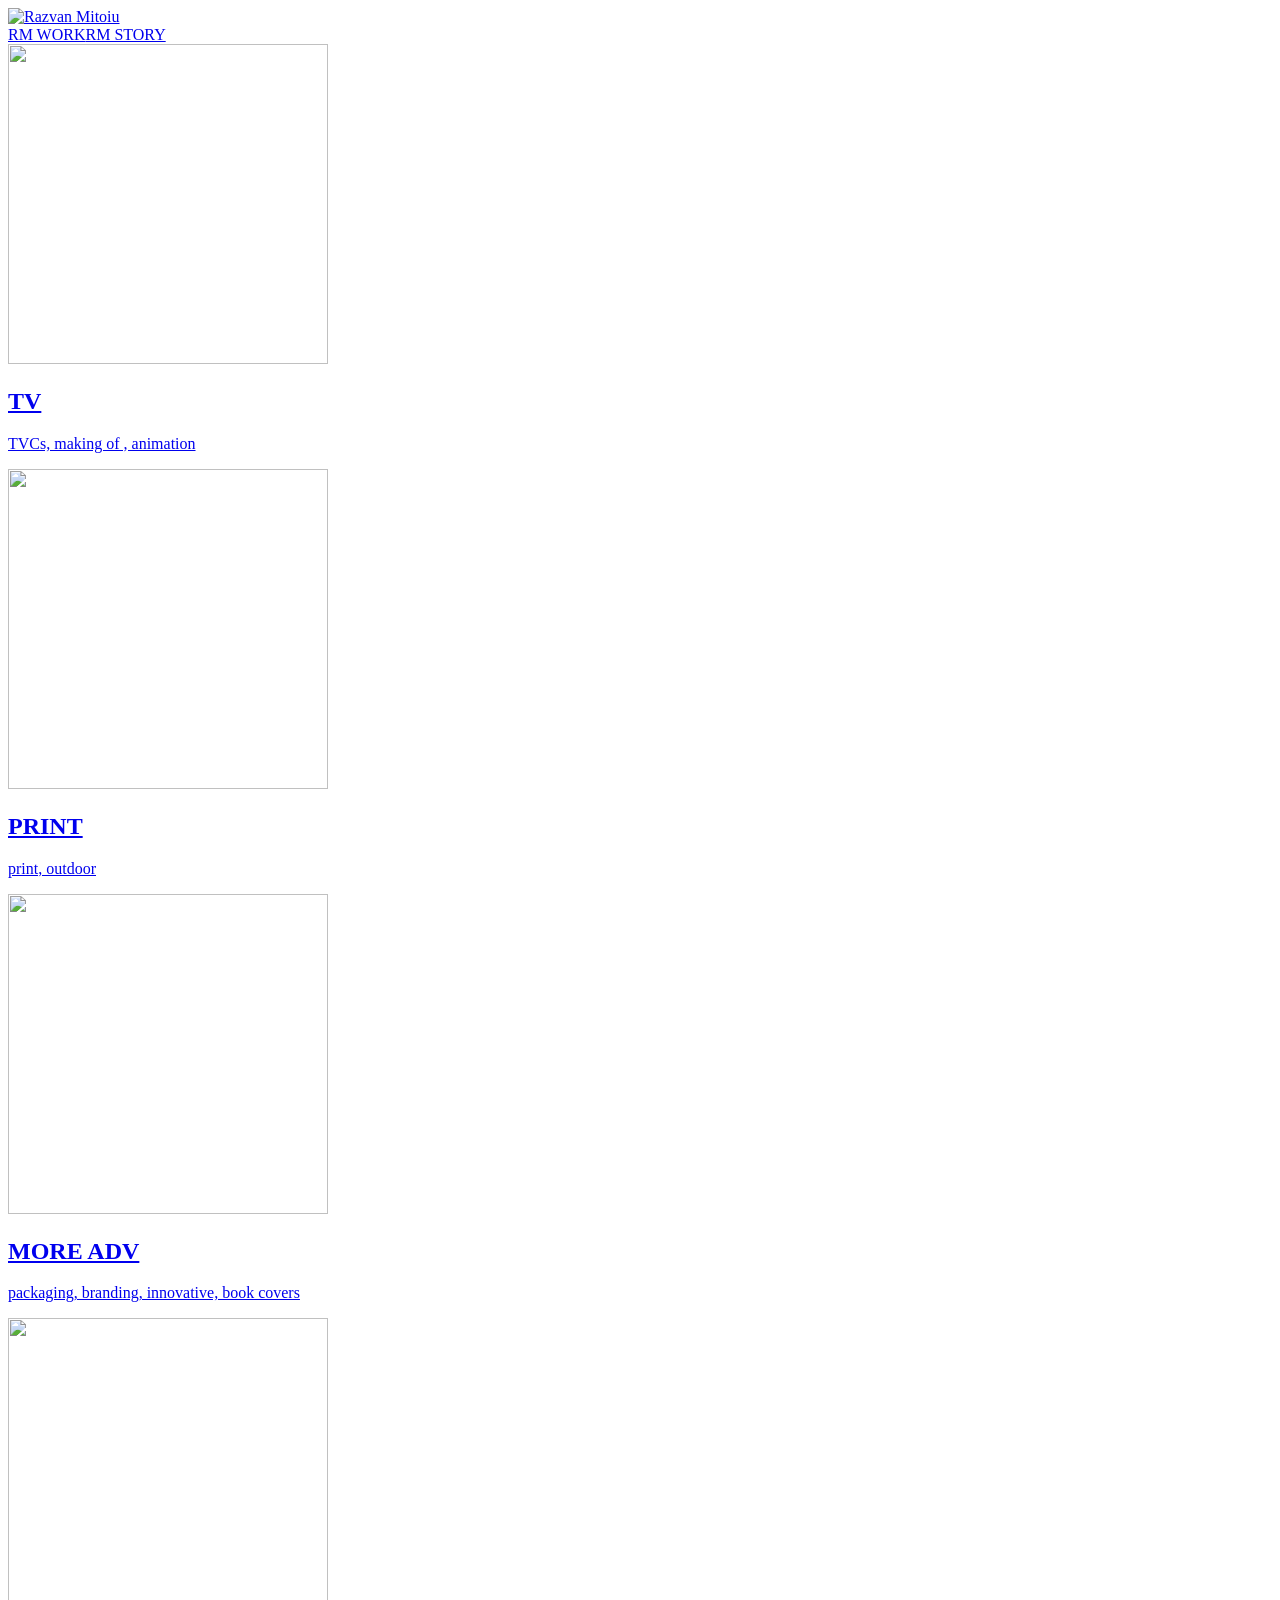
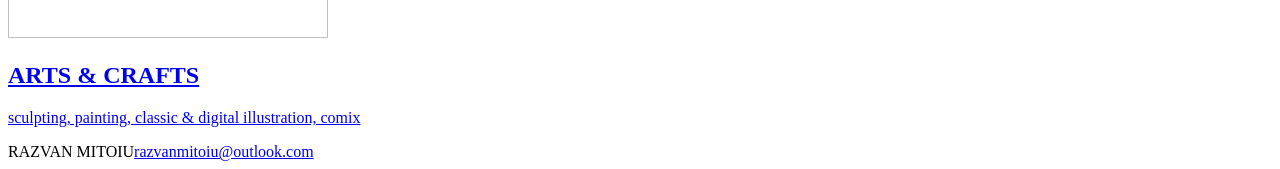
==== index.html @ 2fe768d2 "Recover portfolio home page from ALLYOU" ====
<!doctype html><html lang="en"><head><meta charset="utf-8"><meta name="viewport" content="width=device-width,initial-scale=1"><title>RAZVAN MITOIU</title><meta name="description" content="Creative Director Razvan Mitoiu portfolio: TV, Print, Illustration, Sculpting, Painting, Digital, Comics, Book Covers"><link rel="stylesheet" href="style.css"></head><body><header><a class="brand" href="index.html" aria-label="Razvan Mitoiu — work"><img src="assets/0208_Sbheadcmyk_eyafj5.webp" alt="Razvan Mitoiu" width="920" height="313"></a><nav aria-label="Main navigation"><a href="index.html" aria-current="page">RM WORK</a><a href="1018876/rm-story/" >RM STORY</a></nav></header><main class=""><div class="categories"><a class="category" href="1018845/tv/"><img src="assets/additional_1_tv_p9rocl.webp" alt="" width="320" height="320"><h2>TV</h2><p>TVCs, making of , animation</p></a><a class="category" href="1018852/print/"><img src="assets/additional_2_print2_opmfp2.webp" alt="" width="320" height="320"><h2>PRINT</h2><p>print, outdoor</p></a><a class="category" href="1018868/more-adv/"><img src="assets/additional_3_more_jgqr7f.webp" alt="" width="320" height="320"><h2>MORE ADV</h2><p>packaging, branding, innovative, book covers</p></a><a class="category" href="1026160/arts-amp-crafts/"><img src="assets/additional_4_icofdfdns_z3qdnd.webp" alt="" width="320" height="320"><h2>ARTS &amp; CRAFTS</h2><p>sculpting, painting, classic &amp; digital illustration, comix</p></a></div></main><footer><span>RAZVAN MITOIU</span><a href="mailto:razvanmitoiu@outlook.com">razvanmitoiu@outlook.com</a></footer><dialog aria-label="Artwork viewer"><div class="controls"><button data-prev aria-label="Previous image">←</button><button data-close>Close</button><button data-next aria-label="Next image">→</button></div><img alt=""></dialog><script src="gallery.js" defer></script></body></html>
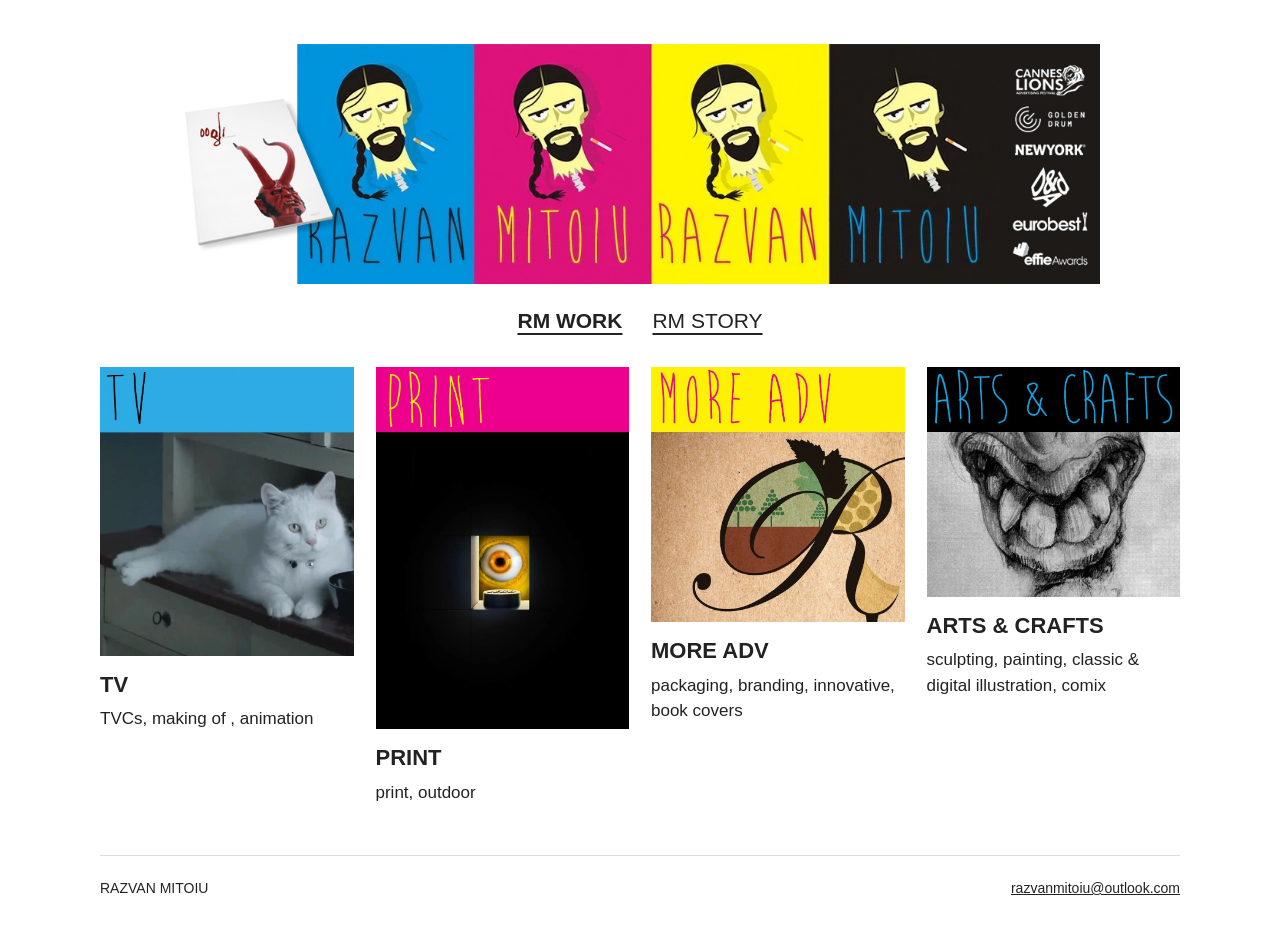
==== commit b704f711: "Use updated portfolio banner" ====
--- a/index.html
+++ b/index.html
@@ -1 +1 @@
-<!doctype html><html lang="en"><head><meta charset="utf-8"><meta name="viewport" content="width=device-width,initial-scale=1"><title>RAZVAN MITOIU</title><meta name="description" content="Creative Director Razvan Mitoiu portfolio: TV, Print, Illustration, Sculpting, Painting, Digital, Comics, Book Covers"><link rel="stylesheet" href="style.css"></head><body><header><a class="brand" href="index.html" aria-label="Razvan Mitoiu — work"><img src="assets/0208_Sbheadcmyk_eyafj5.webp" alt="Razvan Mitoiu" width="920" height="313"></a><nav aria-label="Main navigation"><a href="index.html" aria-current="page">RM WORK</a><a href="1018876/rm-story/" >RM STORY</a></nav></header><main class=""><div class="categories"><a class="category" href="1018845/tv/"><img src="assets/additional_1_tv_p9rocl.webp" alt="" width="320" height="320"><h2>TV</h2><p>TVCs, making of , animation</p></a><a class="category" href="1018852/print/"><img src="assets/additional_2_print2_opmfp2.webp" alt="" width="320" height="320"><h2>PRINT</h2><p>print, outdoor</p></a><a class="category" href="1018868/more-adv/"><img src="assets/additional_3_more_jgqr7f.webp" alt="" width="320" height="320"><h2>MORE ADV</h2><p>packaging, branding, innovative, book covers</p></a><a class="category" href="1026160/arts-amp-crafts/"><img src="assets/additional_4_icofdfdns_z3qdnd.webp" alt="" width="320" height="320"><h2>ARTS &amp; CRAFTS</h2><p>sculpting, painting, classic &amp; digital illustration, comix</p></a></div></main><footer><span>RAZVAN MITOIU</span><a href="mailto:razvanmitoiu@outlook.com">razvanmitoiu@outlook.com</a></footer><dialog aria-label="Artwork viewer"><div class="controls"><button data-prev aria-label="Previous image">←</button><button data-close>Close</button><button data-next aria-label="Next image">→</button></div><img alt=""></dialog><script src="gallery.js" defer></script></body></html>+<!doctype html><html lang="en"><head><meta charset="utf-8"><meta name="viewport" content="width=device-width,initial-scale=1"><title>RAZVAN MITOIU</title><meta name="description" content="Creative Director Razvan Mitoiu portfolio: TV, Print, Illustration, Sculpting, Painting, Digital, Comics, Book Covers"><link rel="stylesheet" href="style.css"></head><body><header><a class="brand" href="index.html" aria-label="Razvan Mitoiu — work"><img src="assets/banner.jpg" alt="Razvan Mitoiu" width="1200" height="313"></a><nav aria-label="Main navigation"><a href="index.html" aria-current="page">RM WORK</a><a href="1018876/rm-story/" >RM STORY</a></nav></header><main class=""><div class="categories"><a class="category" href="1018845/tv/"><img src="assets/additional_1_tv_p9rocl.webp" alt="" width="320" height="320"><h2>TV</h2><p>TVCs, making of , animation</p></a><a class="category" href="1018852/print/"><img src="assets/additional_2_print2_opmfp2.webp" alt="" width="320" height="320"><h2>PRINT</h2><p>print, outdoor</p></a><a class="category" href="1018868/more-adv/"><img src="assets/additional_3_more_jgqr7f.webp" alt="" width="320" height="320"><h2>MORE ADV</h2><p>packaging, branding, innovative, book covers</p></a><a class="category" href="1026160/arts-amp-crafts/"><img src="assets/additional_4_icofdfdns_z3qdnd.webp" alt="" width="320" height="320"><h2>ARTS &amp; CRAFTS</h2><p>sculpting, painting, classic &amp; digital illustration, comix</p></a></div></main><footer><span>RAZVAN MITOIU</span><a href="mailto:razvanmitoiu@outlook.com">razvanmitoiu@outlook.com</a></footer><dialog aria-label="Artwork viewer"><div class="controls"><button data-prev aria-label="Previous image">←</button><button data-close>Close</button><button data-next aria-label="Next image">→</button></div><img alt=""></dialog><script src="gallery.js" defer></script></body></html>
--- a/style.css
+++ b/style.css
@@ -0,0 +1,2 @@
+*{box-sizing:border-box}html{color:#222;background:white;font-family:Arial,Helvetica,sans-serif}body{margin:0}a{color:inherit}header,main,footer{width:min(1080px,calc(100% - 48px));margin:auto}header{padding:44px 0 34px}.brand{display:block;width:min(920px,100%);margin:0 auto}.brand img{display:block;width:100%;height:auto}nav{display:flex;justify-content:center;gap:30px;padding-top:25px;font-size:21px}nav a{text-underline-offset:5px}nav a[aria-current]{font-weight:700}main{padding-bottom:50px}.section-title{font-size:30px;margin:12px 0 30px}h1,h2,h3,h4{font-size:23px;line-height:1.3;margin:32px 0 16px}p,li{font-size:17px;line-height:1.65}.categories{display:grid;grid-template-columns:repeat(4,minmax(0,1fr));gap:22px}.category{text-decoration:none}.category img{width:100%;height:auto;display:block}.category h2{font-size:22px;margin:15px 0 7px}.category p{margin:0;font-size:17px;line-height:1.5}.category:hover h2{text-decoration:underline}.gallery{columns:3;column-gap:22px}.gallery figure{break-inside:avoid;margin:0 0 24px;display:inline-block;width:100%}figure{margin:0 0 25px}.artwork{display:block}.artwork img{width:100%;height:auto;display:block}.caption{font-size:14px;margin:8px 0 0;line-height:1.5}.video{aspect-ratio:16/9;margin:20px 0 32px}.video iframe{width:100%;height:100%;border:0}.video-unavailable{padding:28px;background:#f2f2f2;margin:20px 0;min-height:130px}.video-unavailable p{margin-top:0}.story{max-width:780px;margin:auto}.story p{margin:0 0 20px}footer{padding:24px 0 35px;border-top:1px solid #ddd;font-size:14px;display:flex;justify-content:space-between;gap:15px;flex-wrap:wrap}dialog{border:0;padding:12px;background:#fff;max-width:96vw;max-height:96vh}dialog::backdrop{background:#000d}dialog img{display:block;max-width:90vw;max-height:82vh;object-fit:contain}dialog button{font:inherit;padding:8px 16px;cursor:pointer;background:#fff;border:1px solid #aaa}dialog .controls{display:flex;justify-content:space-between;gap:10px;margin-bottom:10px}a:focus-visible,button:focus-visible{outline:3px solid #008bbd;outline-offset:5px}@media(max-width:760px){header,main,footer{width:calc(100% - 32px)}header{padding:24px 0}.categories{grid-template-columns:repeat(2,minmax(0,1fr))}.gallery{columns:2}nav{font-size:19px;gap:25px}.section-title{font-size:25px}}@media(max-width:440px){.gallery{columns:1}.category h2{font-size:19px}.category p{font-size:15px}nav{padding-top:20px}}
+.tv-grid{display:grid;grid-template-columns:repeat(3,minmax(0,1fr));gap:32px}.tv-card{min-width:0}.tv-card h2{text-align:center;font-size:14px;font-weight:500;line-height:1.5;margin:10px 0 0;min-height:3em}.tv-card .video{margin:0;background:#111}.tv-card video,.tv-card iframe{display:block}@media(max-width:900px){.tv-grid{grid-template-columns:repeat(2,minmax(0,1fr))}}@media(max-width:560px){.tv-grid{grid-template-columns:1fr}.tv-card h2{min-height:0}}.video-thumb{display:block;position:relative;aspect-ratio:16/9;background:#111;overflow:hidden}.video-thumb img{display:block;width:100%;height:100%;object-fit:cover;transition:transform .25s}.video-thumb:hover img{transform:scale(1.025)}.play-icon{position:absolute;left:50%;top:50%;transform:translate(-50%,-50%);display:grid;place-items:center;width:48px;height:48px;border:1px solid #ffffffb0;border-radius:50%;color:white;background:#0006;font-size:16px;padding-left:3px}.video-modal{width:min(1120px,94vw);max-width:94vw;padding:0;overflow:visible;background:transparent;color:#fff}.video-modal::backdrop{background:#000e}.video-modal .modal-top{display:flex;align-items:center;justify-content:space-between;gap:20px;margin-bottom:12px}.video-modal .modal-title{font:400 14px/1.5 Arial;margin:0}.video-modal .modal-close{border:0;background:transparent;color:white;font-size:28px;padding:0 4px;line-height:1;cursor:pointer}.modal-player{width:100%;aspect-ratio:16/9;background:#000}.modal-player iframe,.modal-player video{width:100%;height:100%;display:block;border:0}html.video-open{overflow:hidden}@media(prefers-reduced-motion:reduce){.video-thumb img{transition:none}}
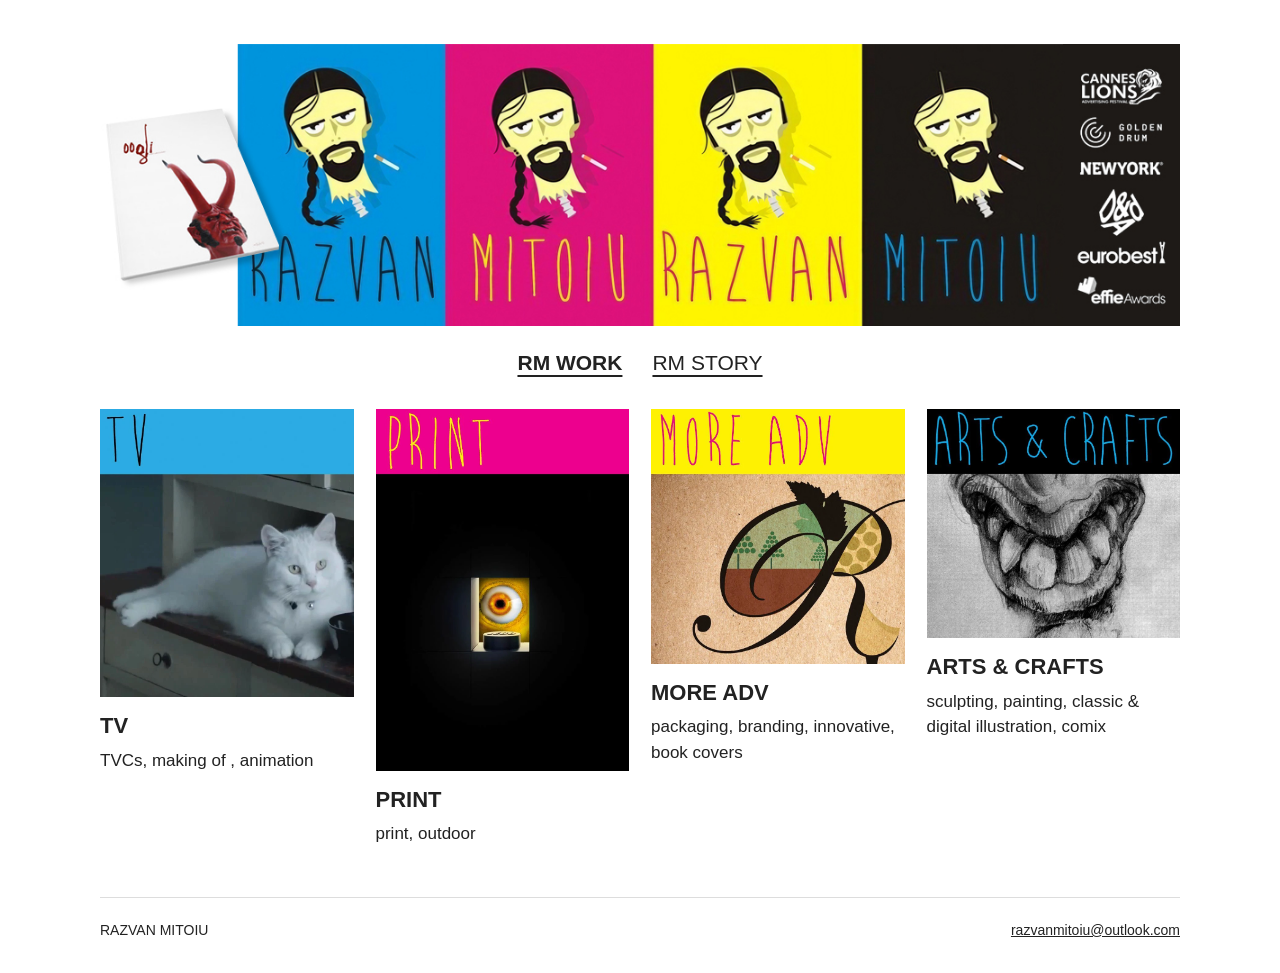
==== commit a0c00de1: "Refresh homepage styles for aligned banner" ====
--- a/index.html
+++ b/index.html
@@ -1 +1 @@
-<!doctype html><html lang="en"><head><meta charset="utf-8"><meta name="viewport" content="width=device-width,initial-scale=1"><title>RAZVAN MITOIU</title><meta name="description" content="Creative Director Razvan Mitoiu portfolio: TV, Print, Illustration, Sculpting, Painting, Digital, Comics, Book Covers"><link rel="stylesheet" href="style.css"></head><body><header><a class="brand" href="index.html" aria-label="Razvan Mitoiu — work"><img src="assets/banner.jpg" alt="Razvan Mitoiu" width="1200" height="313"></a><nav aria-label="Main navigation"><a href="index.html" aria-current="page">RM WORK</a><a href="1018876/rm-story/" >RM STORY</a></nav></header><main class=""><div class="categories"><a class="category" href="1018845/tv/"><img src="assets/additional_1_tv_p9rocl.webp" alt="" width="320" height="320"><h2>TV</h2><p>TVCs, making of , animation</p></a><a class="category" href="1018852/print/"><img src="assets/additional_2_print2_opmfp2.webp" alt="" width="320" height="320"><h2>PRINT</h2><p>print, outdoor</p></a><a class="category" href="1018868/more-adv/"><img src="assets/additional_3_more_jgqr7f.webp" alt="" width="320" height="320"><h2>MORE ADV</h2><p>packaging, branding, innovative, book covers</p></a><a class="category" href="1026160/arts-amp-crafts/"><img src="assets/additional_4_icofdfdns_z3qdnd.webp" alt="" width="320" height="320"><h2>ARTS &amp; CRAFTS</h2><p>sculpting, painting, classic &amp; digital illustration, comix</p></a></div></main><footer><span>RAZVAN MITOIU</span><a href="mailto:razvanmitoiu@outlook.com">razvanmitoiu@outlook.com</a></footer><dialog aria-label="Artwork viewer"><div class="controls"><button data-prev aria-label="Previous image">←</button><button data-close>Close</button><button data-next aria-label="Next image">→</button></div><img alt=""></dialog><script src="gallery.js" defer></script></body></html>+<!doctype html><html lang="en"><head><meta charset="utf-8"><meta name="viewport" content="width=device-width,initial-scale=1"><title>RAZVAN MITOIU</title><meta name="description" content="Creative Director Razvan Mitoiu portfolio: TV, Print, Illustration, Sculpting, Painting, Digital, Comics, Book Covers"><link rel="stylesheet" href="style.css?v=banner-align-1"></head><body><header><a class="brand" href="index.html" aria-label="Razvan Mitoiu — work"><img src="assets/banner.jpg" alt="Razvan Mitoiu" width="1200" height="313"></a><nav aria-label="Main navigation"><a href="index.html" aria-current="page">RM WORK</a><a href="1018876/rm-story/" >RM STORY</a></nav></header><main class=""><div class="categories"><a class="category" href="1018845/tv/"><img src="assets/additional_1_tv_p9rocl.webp" alt="" width="320" height="320"><h2>TV</h2><p>TVCs, making of , animation</p></a><a class="category" href="1018852/print/"><img src="assets/additional_2_print2_opmfp2.webp" alt="" width="320" height="320"><h2>PRINT</h2><p>print, outdoor</p></a><a class="category" href="1018868/more-adv/"><img src="assets/additional_3_more_jgqr7f.webp" alt="" width="320" height="320"><h2>MORE ADV</h2><p>packaging, branding, innovative, book covers</p></a><a class="category" href="1026160/arts-amp-crafts/"><img src="assets/additional_4_icofdfdns_z3qdnd.webp" alt="" width="320" height="320"><h2>ARTS &amp; CRAFTS</h2><p>sculpting, painting, classic &amp; digital illustration, comix</p></a></div></main><footer><span>RAZVAN MITOIU</span><a href="mailto:razvanmitoiu@outlook.com">razvanmitoiu@outlook.com</a></footer><dialog aria-label="Artwork viewer"><div class="controls"><button data-prev aria-label="Previous image">←</button><button data-close>Close</button><button data-next aria-label="Next image">→</button></div><img alt=""></dialog><script src="gallery.js" defer></script></body></html>
--- a/style.css
+++ b/style.css
@@ -1,2 +1,2 @@
-*{box-sizing:border-box}html{color:#222;background:white;font-family:Arial,Helvetica,sans-serif}body{margin:0}a{color:inherit}header,main,footer{width:min(1080px,calc(100% - 48px));margin:auto}header{padding:44px 0 34px}.brand{display:block;width:min(920px,100%);margin:0 auto}.brand img{display:block;width:100%;height:auto}nav{display:flex;justify-content:center;gap:30px;padding-top:25px;font-size:21px}nav a{text-underline-offset:5px}nav a[aria-current]{font-weight:700}main{padding-bottom:50px}.section-title{font-size:30px;margin:12px 0 30px}h1,h2,h3,h4{font-size:23px;line-height:1.3;margin:32px 0 16px}p,li{font-size:17px;line-height:1.65}.categories{display:grid;grid-template-columns:repeat(4,minmax(0,1fr));gap:22px}.category{text-decoration:none}.category img{width:100%;height:auto;display:block}.category h2{font-size:22px;margin:15px 0 7px}.category p{margin:0;font-size:17px;line-height:1.5}.category:hover h2{text-decoration:underline}.gallery{columns:3;column-gap:22px}.gallery figure{break-inside:avoid;margin:0 0 24px;display:inline-block;width:100%}figure{margin:0 0 25px}.artwork{display:block}.artwork img{width:100%;height:auto;display:block}.caption{font-size:14px;margin:8px 0 0;line-height:1.5}.video{aspect-ratio:16/9;margin:20px 0 32px}.video iframe{width:100%;height:100%;border:0}.video-unavailable{padding:28px;background:#f2f2f2;margin:20px 0;min-height:130px}.video-unavailable p{margin-top:0}.story{max-width:780px;margin:auto}.story p{margin:0 0 20px}footer{padding:24px 0 35px;border-top:1px solid #ddd;font-size:14px;display:flex;justify-content:space-between;gap:15px;flex-wrap:wrap}dialog{border:0;padding:12px;background:#fff;max-width:96vw;max-height:96vh}dialog::backdrop{background:#000d}dialog img{display:block;max-width:90vw;max-height:82vh;object-fit:contain}dialog button{font:inherit;padding:8px 16px;cursor:pointer;background:#fff;border:1px solid #aaa}dialog .controls{display:flex;justify-content:space-between;gap:10px;margin-bottom:10px}a:focus-visible,button:focus-visible{outline:3px solid #008bbd;outline-offset:5px}@media(max-width:760px){header,main,footer{width:calc(100% - 32px)}header{padding:24px 0}.categories{grid-template-columns:repeat(2,minmax(0,1fr))}.gallery{columns:2}nav{font-size:19px;gap:25px}.section-title{font-size:25px}}@media(max-width:440px){.gallery{columns:1}.category h2{font-size:19px}.category p{font-size:15px}nav{padding-top:20px}}
-.tv-grid{display:grid;grid-template-columns:repeat(3,minmax(0,1fr));gap:32px}.tv-card{min-width:0}.tv-card h2{text-align:center;font-size:14px;font-weight:500;line-height:1.5;margin:10px 0 0;min-height:3em}.tv-card .video{margin:0;background:#111}.tv-card video,.tv-card iframe{display:block}@media(max-width:900px){.tv-grid{grid-template-columns:repeat(2,minmax(0,1fr))}}@media(max-width:560px){.tv-grid{grid-template-columns:1fr}.tv-card h2{min-height:0}}.video-thumb{display:block;position:relative;aspect-ratio:16/9;background:#111;overflow:hidden}.video-thumb img{display:block;width:100%;height:100%;object-fit:cover;transition:transform .25s}.video-thumb:hover img{transform:scale(1.025)}.play-icon{position:absolute;left:50%;top:50%;transform:translate(-50%,-50%);display:grid;place-items:center;width:48px;height:48px;border:1px solid #ffffffb0;border-radius:50%;color:white;background:#0006;font-size:16px;padding-left:3px}.video-modal{width:min(1120px,94vw);max-width:94vw;padding:0;overflow:visible;background:transparent;color:#fff}.video-modal::backdrop{background:#000e}.video-modal .modal-top{display:flex;align-items:center;justify-content:space-between;gap:20px;margin-bottom:12px}.video-modal .modal-title{font:400 14px/1.5 Arial;margin:0}.video-modal .modal-close{border:0;background:transparent;color:white;font-size:28px;padding:0 4px;line-height:1;cursor:pointer}.modal-player{width:100%;aspect-ratio:16/9;background:#000}.modal-player iframe,.modal-player video{width:100%;height:100%;display:block;border:0}html.video-open{overflow:hidden}@media(prefers-reduced-motion:reduce){.video-thumb img{transition:none}}+*{box-sizing:border-box}html{color:#222;background:white;font-family:Arial,Helvetica,sans-serif}body{margin:0}a{color:inherit}header,main,footer{width:min(1080px,calc(100% - 48px));margin:auto}header{padding:44px 0 34px}.brand{display:block;width:100%;margin:0 auto}.brand img{display:block;width:100%;height:auto}nav{display:flex;justify-content:center;gap:30px;padding-top:25px;font-size:21px}nav a{text-underline-offset:5px}nav a[aria-current]{font-weight:700}main{padding-bottom:50px}.section-title{font-size:30px;margin:12px 0 30px}h1,h2,h3,h4{font-size:23px;line-height:1.3;margin:32px 0 16px}p,li{font-size:17px;line-height:1.65}.categories{display:grid;grid-template-columns:repeat(4,minmax(0,1fr));gap:22px}.category{text-decoration:none}.category img{width:100%;height:auto;display:block}.category h2{font-size:22px;margin:15px 0 7px}.category p{margin:0;font-size:17px;line-height:1.5}.category:hover h2{text-decoration:underline}.gallery{columns:3;column-gap:22px}.gallery figure{break-inside:avoid;margin:0 0 24px;display:inline-block;width:100%}figure{margin:0 0 25px}.artwork{display:block}.artwork img{width:100%;height:auto;display:block}.caption{font-size:14px;margin:8px 0 0;line-height:1.5}.video{aspect-ratio:16/9;margin:20px 0 32px}.video iframe{width:100%;height:100%;border:0}.video-unavailable{padding:28px;background:#f2f2f2;margin:20px 0;min-height:130px}.video-unavailable p{margin-top:0}.story{max-width:780px;margin:auto}.story p{margin:0 0 20px}footer{padding:24px 0 35px;border-top:1px solid #ddd;font-size:14px;display:flex;justify-content:space-between;gap:15px;flex-wrap:wrap}dialog{border:0;padding:12px;background:#fff;max-width:96vw;max-height:96vh}dialog::backdrop{background:#000d}dialog img{display:block;max-width:90vw;max-height:82vh;object-fit:contain}dialog button{font:inherit;padding:8px 16px;cursor:pointer;background:#fff;border:1px solid #aaa}dialog .controls{display:flex;justify-content:space-between;gap:10px;margin-bottom:10px}a:focus-visible,button:focus-visible{outline:3px solid #008bbd;outline-offset:5px}@media(max-width:760px){header,main,footer{width:calc(100% - 32px)}header{padding:24px 0}.categories{grid-template-columns:repeat(2,minmax(0,1fr))}.gallery{columns:2}nav{font-size:19px;gap:25px}.section-title{font-size:25px}}@media(max-width:440px){.gallery{columns:1}.category h2{font-size:19px}.category p{font-size:15px}nav{padding-top:20px}}
+.tv-grid{display:grid;grid-template-columns:repeat(3,minmax(0,1fr));gap:32px}.tv-card{min-width:0}.tv-card h2{text-align:center;font-size:14px;font-weight:500;line-height:1.5;margin:10px 0 0;min-height:3em}.tv-card .video{margin:0;background:#111}.tv-card video,.tv-card iframe{display:block}@media(max-width:900px){.tv-grid{grid-template-columns:repeat(2,minmax(0,1fr))}}@media(max-width:560px){.tv-grid{grid-template-columns:1fr}.tv-card h2{min-height:0}}.video-thumb{display:block;position:relative;aspect-ratio:16/9;background:#111;overflow:hidden}.video-thumb img{display:block;width:100%;height:100%;object-fit:cover;transition:transform .25s}.video-thumb:hover img{transform:scale(1.025)}.play-icon{position:absolute;left:50%;top:50%;transform:translate(-50%,-50%);display:grid;place-items:center;width:48px;height:48px;border:1px solid #ffffffb0;border-radius:50%;color:white;background:#0006;font-size:16px;padding-left:3px}.video-modal{width:min(1120px,94vw);max-width:94vw;padding:0;overflow:visible;background:transparent;color:#fff}.video-modal::backdrop{background:#000e}.video-modal .modal-top{display:flex;align-items:center;justify-content:space-between;gap:20px;margin-bottom:12px}.video-modal .modal-title{font:400 14px/1.5 Arial;margin:0}.video-modal .modal-close{border:0;background:transparent;color:white;font-size:28px;padding:0 4px;line-height:1;cursor:pointer}.modal-player{width:100%;aspect-ratio:16/9;background:#000}.modal-player iframe,.modal-player video{width:100%;height:100%;display:block;border:0}html.video-open{overflow:hidden}@media(prefers-reduced-motion:reduce){.video-thumb img{transition:none}}.story{max-width:800px}.story-copy p{font-size:15px;line-height:1.85;margin:0 0 22px}.story-copy .story-intro{font-size:18px;line-height:1.65;margin-bottom:36px}.story-copy h2{font-size:16px;font-weight:600;line-height:1.4;margin:36px 0 14px}.client-sectors{display:grid;grid-template-columns:repeat(2,minmax(0,1fr));gap:22px 32px;margin:24px 0 32px}.client-sectors h3{font-size:13px;line-height:1.5;font-weight:600;margin:0 0 8px}.client-sectors p{font-size:14px;line-height:1.8;margin:0;color:#444}.story .gallery{margin:34px 0;column-gap:20px}.story-contact{border-top:1px solid #e5e5e5;padding-top:22px;margin-top:28px}.story-contact p{font-size:14px;line-height:1.7;margin:0 0 12px}.story a{text-underline-offset:3px}@media(max-width:760px){.story-copy p{font-size:16px;line-height:1.75}.story-copy .story-intro{font-size:18px}.story-contact p{font-size:14px}.client-sectors p{font-size:14px}}@media(max-width:560px){.client-sectors{grid-template-columns:1fr;gap:22px}}
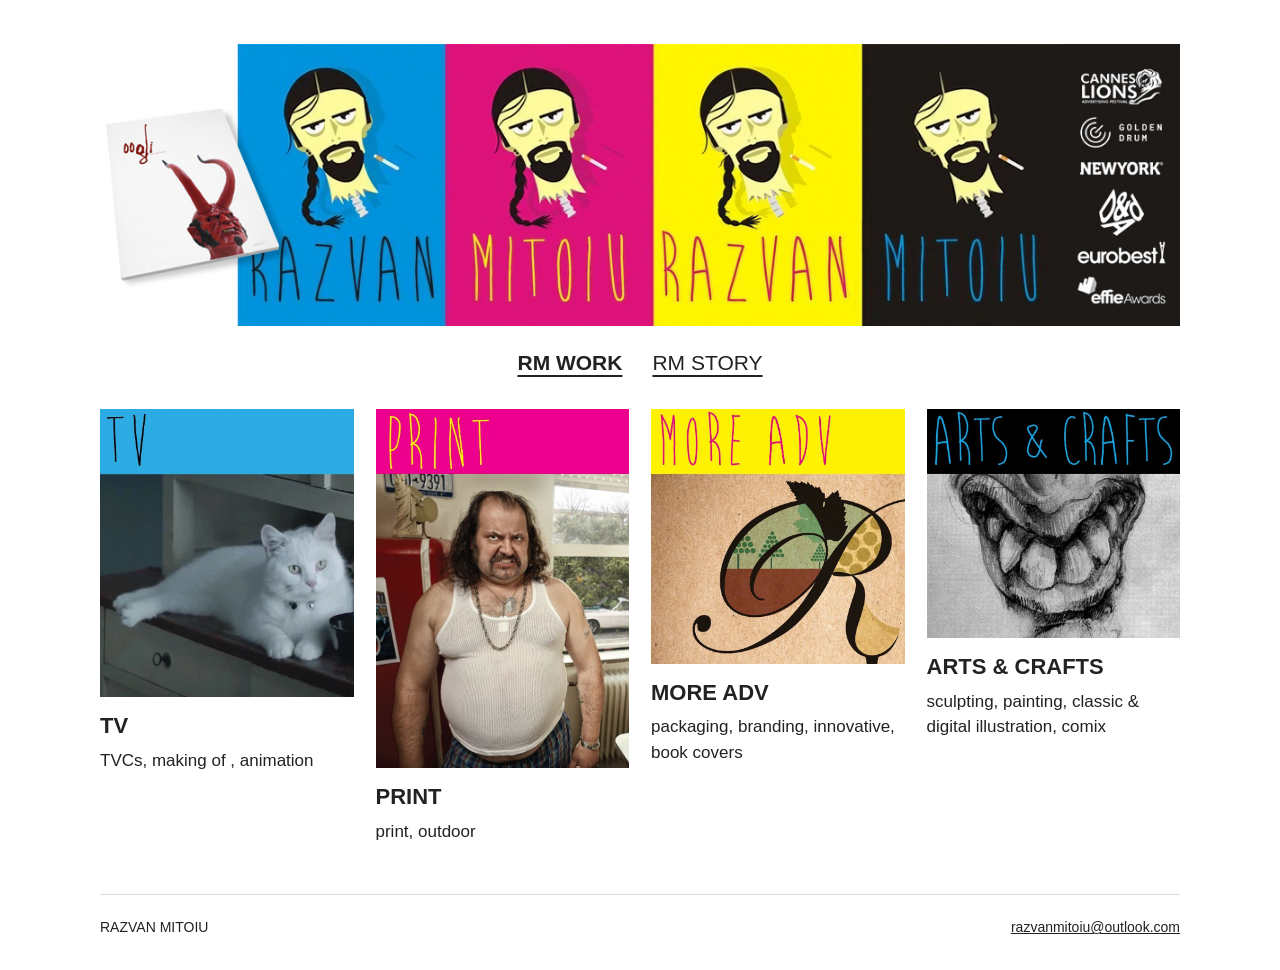
==== commit fa08c893: "Replace eye thumbnail with centered Samdex Melvin portrait" ====
--- a/index.html
+++ b/index.html
@@ -1 +1 @@
-<!doctype html><html lang="en"><head><meta charset="utf-8"><meta name="viewport" content="width=device-width,initial-scale=1"><title>RAZVAN MITOIU</title><meta name="description" content="Creative Director Razvan Mitoiu portfolio: TV, Print, Illustration, Sculpting, Painting, Digital, Comics, Book Covers"><link rel="stylesheet" href="style.css?v=banner-align-1"></head><body><header><a class="brand" href="index.html" aria-label="Razvan Mitoiu — work"><img src="assets/banner.jpg" alt="Razvan Mitoiu" width="1200" height="313"></a><nav aria-label="Main navigation"><a href="index.html" aria-current="page">RM WORK</a><a href="1018876/rm-story/" >RM STORY</a></nav></header><main class=""><div class="categories"><a class="category" href="1018845/tv/"><img src="assets/additional_1_tv_p9rocl.webp" alt="" width="320" height="320"><h2>TV</h2><p>TVCs, making of , animation</p></a><a class="category" href="1018852/print/"><img src="assets/additional_2_print2_opmfp2.webp" alt="" width="320" height="320"><h2>PRINT</h2><p>print, outdoor</p></a><a class="category" href="1018868/more-adv/"><img src="assets/additional_3_more_jgqr7f.webp" alt="" width="320" height="320"><h2>MORE ADV</h2><p>packaging, branding, innovative, book covers</p></a><a class="category" href="1026160/arts-amp-crafts/"><img src="assets/additional_4_icofdfdns_z3qdnd.webp" alt="" width="320" height="320"><h2>ARTS &amp; CRAFTS</h2><p>sculpting, painting, classic &amp; digital illustration, comix</p></a></div></main><footer><span>RAZVAN MITOIU</span><a href="mailto:razvanmitoiu@outlook.com">razvanmitoiu@outlook.com</a></footer><dialog aria-label="Artwork viewer"><div class="controls"><button data-prev aria-label="Previous image">←</button><button data-close>Close</button><button data-next aria-label="Next image">→</button></div><img alt=""></dialog><script src="gallery.js" defer></script></body></html>+<!doctype html><html lang="en"><head><meta charset="utf-8"><meta name="viewport" content="width=device-width,initial-scale=1"><title>RAZVAN MITOIU</title><meta name="description" content="Creative Director Razvan Mitoiu portfolio: TV, Print, Illustration, Sculpting, Painting, Digital, Comics, Book Covers"><link rel="stylesheet" href="style.css?v=print-menu-1"></head><body><header><a class="brand" href="index.html" aria-label="Razvan Mitoiu — work"><img src="assets/banner.jpg" alt="Razvan Mitoiu" width="1200" height="313"></a><nav aria-label="Main navigation"><a href="index.html" aria-current="page">RM WORK</a><a href="1018876/rm-story/" >RM STORY</a></nav></header><main class=""><div class="categories"><a class="category" href="1018845/tv/"><img src="assets/additional_1_tv_p9rocl.webp" alt="" width="320" height="320"><h2>TV</h2><p>TVCs, making of , animation</p></a><a class="category" href="1018852/print/"><span class="print-card-visual"><span class="print-card-label"><img src="assets/additional_2_print2_opmfp2.webp" alt=""></span><img class="print-card-photo" src="assets/samdex-melvin-menu.png" alt="Samdex campaign — Melvin"></span><h2>PRINT</h2><p>print, outdoor</p></a><a class="category" href="1018868/more-adv/"><img src="assets/additional_3_more_jgqr7f.webp" alt="" width="320" height="320"><h2>MORE ADV</h2><p>packaging, branding, innovative, book covers</p></a><a class="category" href="1026160/arts-amp-crafts/"><img src="assets/additional_4_icofdfdns_z3qdnd.webp" alt="" width="320" height="320"><h2>ARTS &amp; CRAFTS</h2><p>sculpting, painting, classic &amp; digital illustration, comix</p></a></div></main><footer><span>RAZVAN MITOIU</span><a href="mailto:razvanmitoiu@outlook.com">razvanmitoiu@outlook.com</a></footer><dialog aria-label="Artwork viewer"><div class="controls"><button data-prev aria-label="Previous image">←</button><button data-close>Close</button><button data-next aria-label="Next image">→</button></div><img alt=""></dialog><script src="gallery.js" defer></script></body></html>
--- a/style.css
+++ b/style.css
@@ -1,2 +1,9 @@
-*{box-sizing:border-box}html{color:#222;background:white;font-family:Arial,Helvetica,sans-serif}body{margin:0}a{color:inherit}header,main,footer{width:min(1080px,calc(100% - 48px));margin:auto}header{padding:44px 0 34px}.brand{display:block;width:100%;margin:0 auto}.brand img{display:block;width:100%;height:auto}nav{display:flex;justify-content:center;gap:30px;padding-top:25px;font-size:21px}nav a{text-underline-offset:5px}nav a[aria-current]{font-weight:700}main{padding-bottom:50px}.section-title{font-size:30px;margin:12px 0 30px}h1,h2,h3,h4{font-size:23px;line-height:1.3;margin:32px 0 16px}p,li{font-size:17px;line-height:1.65}.categories{display:grid;grid-template-columns:repeat(4,minmax(0,1fr));gap:22px}.category{text-decoration:none}.category img{width:100%;height:auto;display:block}.category h2{font-size:22px;margin:15px 0 7px}.category p{margin:0;font-size:17px;line-height:1.5}.category:hover h2{text-decoration:underline}.gallery{columns:3;column-gap:22px}.gallery figure{break-inside:avoid;margin:0 0 24px;display:inline-block;width:100%}figure{margin:0 0 25px}.artwork{display:block}.artwork img{width:100%;height:auto;display:block}.caption{font-size:14px;margin:8px 0 0;line-height:1.5}.video{aspect-ratio:16/9;margin:20px 0 32px}.video iframe{width:100%;height:100%;border:0}.video-unavailable{padding:28px;background:#f2f2f2;margin:20px 0;min-height:130px}.video-unavailable p{margin-top:0}.story{max-width:780px;margin:auto}.story p{margin:0 0 20px}footer{padding:24px 0 35px;border-top:1px solid #ddd;font-size:14px;display:flex;justify-content:space-between;gap:15px;flex-wrap:wrap}dialog{border:0;padding:12px;background:#fff;max-width:96vw;max-height:96vh}dialog::backdrop{background:#000d}dialog img{display:block;max-width:90vw;max-height:82vh;object-fit:contain}dialog button{font:inherit;padding:8px 16px;cursor:pointer;background:#fff;border:1px solid #aaa}dialog .controls{display:flex;justify-content:space-between;gap:10px;margin-bottom:10px}a:focus-visible,button:focus-visible{outline:3px solid #008bbd;outline-offset:5px}@media(max-width:760px){header,main,footer{width:calc(100% - 32px)}header{padding:24px 0}.categories{grid-template-columns:repeat(2,minmax(0,1fr))}.gallery{columns:2}nav{font-size:19px;gap:25px}.section-title{font-size:25px}}@media(max-width:440px){.gallery{columns:1}.category h2{font-size:19px}.category p{font-size:15px}nav{padding-top:20px}}
-.tv-grid{display:grid;grid-template-columns:repeat(3,minmax(0,1fr));gap:32px}.tv-card{min-width:0}.tv-card h2{text-align:center;font-size:14px;font-weight:500;line-height:1.5;margin:10px 0 0;min-height:3em}.tv-card .video{margin:0;background:#111}.tv-card video,.tv-card iframe{display:block}@media(max-width:900px){.tv-grid{grid-template-columns:repeat(2,minmax(0,1fr))}}@media(max-width:560px){.tv-grid{grid-template-columns:1fr}.tv-card h2{min-height:0}}.video-thumb{display:block;position:relative;aspect-ratio:16/9;background:#111;overflow:hidden}.video-thumb img{display:block;width:100%;height:100%;object-fit:cover;transition:transform .25s}.video-thumb:hover img{transform:scale(1.025)}.play-icon{position:absolute;left:50%;top:50%;transform:translate(-50%,-50%);display:grid;place-items:center;width:48px;height:48px;border:1px solid #ffffffb0;border-radius:50%;color:white;background:#0006;font-size:16px;padding-left:3px}.video-modal{width:min(1120px,94vw);max-width:94vw;padding:0;overflow:visible;background:transparent;color:#fff}.video-modal::backdrop{background:#000e}.video-modal .modal-top{display:flex;align-items:center;justify-content:space-between;gap:20px;margin-bottom:12px}.video-modal .modal-title{font:400 14px/1.5 Arial;margin:0}.video-modal .modal-close{border:0;background:transparent;color:white;font-size:28px;padding:0 4px;line-height:1;cursor:pointer}.modal-player{width:100%;aspect-ratio:16/9;background:#000}.modal-player iframe,.modal-player video{width:100%;height:100%;display:block;border:0}html.video-open{overflow:hidden}@media(prefers-reduced-motion:reduce){.video-thumb img{transition:none}}.story{max-width:800px}.story-copy p{font-size:15px;line-height:1.85;margin:0 0 22px}.story-copy .story-intro{font-size:18px;line-height:1.65;margin-bottom:36px}.story-copy h2{font-size:16px;font-weight:600;line-height:1.4;margin:36px 0 14px}.client-sectors{display:grid;grid-template-columns:repeat(2,minmax(0,1fr));gap:22px 32px;margin:24px 0 32px}.client-sectors h3{font-size:13px;line-height:1.5;font-weight:600;margin:0 0 8px}.client-sectors p{font-size:14px;line-height:1.8;margin:0;color:#444}.story .gallery{margin:34px 0;column-gap:20px}.story-contact{border-top:1px solid #e5e5e5;padding-top:22px;margin-top:28px}.story-contact p{font-size:14px;line-height:1.7;margin:0 0 12px}.story a{text-underline-offset:3px}@media(max-width:760px){.story-copy p{font-size:16px;line-height:1.75}.story-copy .story-intro{font-size:18px}.story-contact p{font-size:14px}.client-sectors p{font-size:14px}}@media(max-width:560px){.client-sectors{grid-template-columns:1fr;gap:22px}}
+:root{--site-max:1080px;--site-gutter:24px}*{box-sizing:border-box}html{color:#222;background:white;font-family:Arial,Helvetica,sans-serif}body{margin:0}a{color:inherit}header,main,footer{width:min(var(--site-max),calc(100% - 2 * var(--site-gutter)));margin:auto}header{padding:44px 0 34px}.brand{display:block;width:100%;margin:0 auto}.brand img{display:block;width:100%;height:auto}nav{display:flex;justify-content:center;gap:30px;padding-top:25px;font-size:21px}nav a{text-underline-offset:5px}nav a[aria-current]{font-weight:700}main{padding-bottom:50px}.section-title{font-size:30px;margin:12px 0 30px}h1,h2,h3,h4{font-size:23px;line-height:1.3;margin:32px 0 16px}p,li{font-size:17px;line-height:1.65}.categories{display:grid;grid-template-columns:repeat(4,minmax(0,1fr));gap:22px}.category{text-decoration:none}.category img{width:100%;height:auto;display:block}.category h2{font-size:22px;margin:15px 0 7px}.category p{margin:0;font-size:17px;line-height:1.5}.category:hover h2{text-decoration:underline}.gallery{columns:3;column-gap:22px}.gallery figure{break-inside:avoid;margin:0 0 24px;display:inline-block;width:100%}figure{margin:0 0 25px}.artwork{display:block}.artwork img{width:100%;height:auto;display:block}.caption{font-size:14px;margin:8px 0 0;line-height:1.5}.video{aspect-ratio:16/9;margin:20px 0 32px}.video iframe{width:100%;height:100%;border:0}.video-unavailable{padding:28px;background:#f2f2f2;margin:20px 0;min-height:130px}.video-unavailable p{margin-top:0}.story{max-width:780px;margin:auto}.story p{margin:0 0 20px}footer{padding:24px 0 35px;border-top:1px solid #ddd;font-size:14px;display:flex;justify-content:space-between;gap:15px;flex-wrap:wrap}dialog{border:0;padding:12px;background:#fff;max-width:96vw;max-height:96vh}dialog::backdrop{background:#000d}dialog img{display:block;max-width:90vw;max-height:82vh;object-fit:contain}dialog button{font:inherit;padding:8px 16px;cursor:pointer;background:#fff;border:1px solid #aaa}dialog .controls{display:flex;justify-content:space-between;gap:10px;margin-bottom:10px}a:focus-visible,button:focus-visible{outline:3px solid #008bbd;outline-offset:5px}@media(max-width:760px){:root{--site-gutter:16px}header{padding:24px 0}.categories{grid-template-columns:repeat(2,minmax(0,1fr))}.gallery{columns:2}nav{font-size:19px;gap:25px}.section-title{font-size:25px}}@media(max-width:440px){.categories{grid-template-columns:1fr}.gallery{columns:1}.category h2{font-size:19px}.category p{font-size:15px}nav{padding-top:20px}}
+.tv-grid{display:grid;grid-template-columns:repeat(3,minmax(0,1fr));gap:32px}.tv-card{min-width:0}.tv-card h2{text-align:center;font-size:14px;font-weight:500;line-height:1.5;margin:10px 0 0;min-height:3em}.tv-card .video{margin:0;background:#111}.tv-card video,.tv-card iframe{display:block}@media(max-width:900px){.tv-grid{grid-template-columns:repeat(2,minmax(0,1fr))}}@media(max-width:560px){.tv-grid{grid-template-columns:1fr}.tv-card h2{min-height:0}}.video-thumb{display:block;position:relative;aspect-ratio:16/9;background:#111;overflow:hidden}.video-thumb img{display:block;width:100%;height:100%;object-fit:cover;transition:transform .25s}.video-thumb:hover img{transform:scale(1.025)}.play-icon{position:absolute;left:50%;top:50%;transform:translate(-50%,-50%);display:grid;place-items:center;width:48px;height:48px;border:1px solid #ffffffb0;border-radius:50%;color:white;background:#0006;font-size:16px;padding-left:3px}.video-modal{width:min(1120px,94vw);max-width:94vw;padding:0;overflow:visible;background:transparent;color:#fff}.video-modal::backdrop{background:#000e}.video-modal .modal-top{display:flex;align-items:center;justify-content:space-between;gap:20px;margin-bottom:12px}.video-modal .modal-title{font:400 14px/1.5 Arial;margin:0}.video-modal .modal-close{border:0;background:transparent;color:white;font-size:28px;padding:0 4px;line-height:1;cursor:pointer}.modal-player{width:100%;aspect-ratio:16/9;background:#000}.modal-player iframe,.modal-player video{width:100%;height:100%;display:block;border:0}html.video-open{overflow:hidden}@media(prefers-reduced-motion:reduce){.video-thumb img{transition:none}}.story{max-width:var(--site-max)}.story-layout{display:grid;grid-template-columns:minmax(0,2fr) minmax(0,1fr);gap:56px;align-items:start}.story-main{min-width:0}.story-copy p,.story-copy .story-intro{font-size:14px;line-height:1.85;font-weight:400;margin:0 0 20px;text-align:justify;hyphens:auto}.story-copy h2,.story-copy h3{font-size:14px;line-height:1.6;font-weight:600;margin:30px 0 12px}.story-copy h2:first-child{margin-top:0}.story-copy .story-intro{margin-bottom:28px}.client-sectors{display:grid;grid-template-columns:1fr;gap:16px;margin:20px 0 28px}.client-sectors h3{margin:0 0 4px}.client-sectors p{margin:0;text-align:left}.story .gallery{columns:2;column-gap:20px;margin:30px 0}.story-contact{border-top:1px solid #e5e5e5;padding-top:20px;margin-top:24px}.story-contact p{font-size:14px;line-height:1.8;margin:0 0 12px}.story a{text-underline-offset:3px}.awards-panel{border-left:1px solid #e5e5e5;padding-left:26px;min-width:0}.awards-panel>h2{font-size:14px;line-height:1.6;font-weight:600;margin:0 0 26px}.award-group{margin:0 0 22px}.award-group h3{font-size:13px;line-height:1.6;font-weight:600;margin:0 0 7px}.award-group ul{padding:0;margin:0;list-style:none}.award-group li{font-size:12px;line-height:1.7;color:#555;margin:0 0 6px}.awards-download{display:inline-block;font-size:12px;line-height:1.7;margin-top:4px}@media(max-width:800px){.story-layout{grid-template-columns:1fr;gap:36px}.awards-panel{padding:28px 0 0;border-left:0;border-top:1px solid #e5e5e5}.story-copy p,.story-copy .story-intro{font-size:14px;text-align:left}.awards-panel .award-group{break-inside:avoid}.award-group li{font-size:13px}}
+
+.award-group h3:has(.award-logo){display:flex;align-items:center;gap:12px}.award-logo{display:block;object-fit:contain;max-width:110px;height:56px}.webstock-logo{background:#111;padding:7px;width:96px;height:68px}.internetics-logo{width:48px;height:48px}
+
+.awards-image-panel{border-left:0;padding-left:0}.awards-poster{display:block;width:100%;height:auto}.awards-image-panel>a{display:block}
+
+dialog.awards-viewer{width:min(1100px,94vw);max-width:94vw;max-height:92vh;overflow:auto;background:#fff;padding:16px}dialog.awards-viewer img{width:100%;height:auto;max-width:none;max-height:none}dialog.awards-viewer .controls{position:sticky;top:-16px;background:#fff;z-index:1;padding:10px 0;justify-content:flex-end}dialog.awards-viewer [data-prev],dialog.awards-viewer [data-next]{display:none}
+.gallery.other-media-gallery{display:grid;grid-template-columns:repeat(3,minmax(0,1fr));gap:22px;columns:auto;align-items:start}.other-media-gallery figure{margin:0;min-width:0}@media(max-width:760px){.gallery.other-media-gallery{grid-template-columns:repeat(2,minmax(0,1fr))}}@media(max-width:440px){.gallery.other-media-gallery{grid-template-columns:1fr}}.print-card-visual{display:block;position:relative;aspect-ratio:827/1173;overflow:hidden}.print-card-label{position:absolute;top:0;left:0;width:100%;height:18.1%;overflow:hidden}.category .print-card-label img{display:block;width:100%;height:auto}.category .print-card-photo{position:absolute;left:0;top:18.1%;display:block;width:100%;height:81.9%;object-fit:cover;object-position:left center}
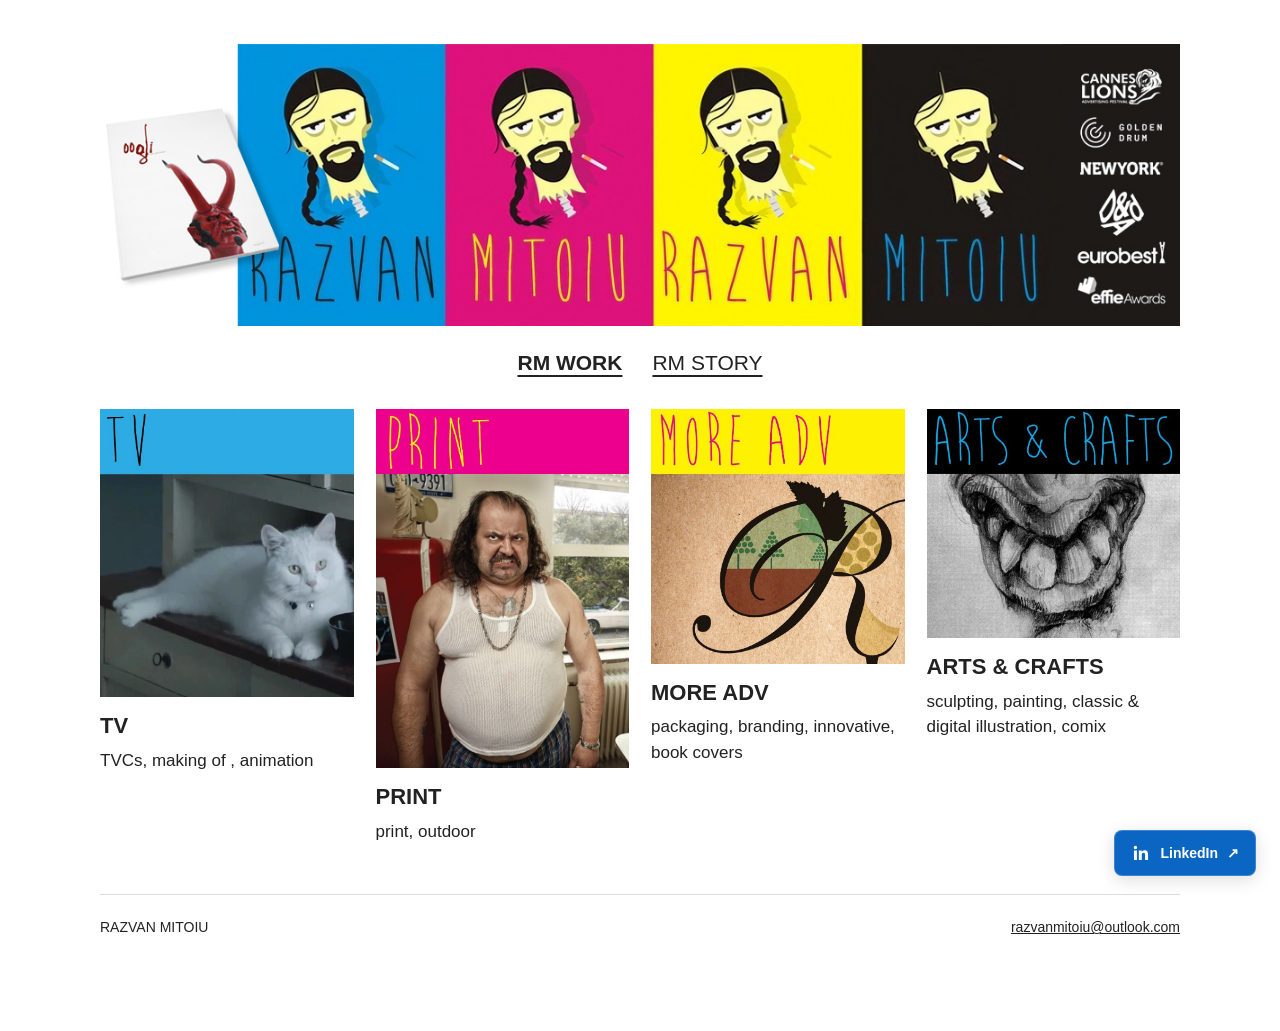
==== commit 9220cdc6: "Add persistent LinkedIn profile button across portfolio" ====
--- a/index.html
+++ b/index.html
@@ -1 +1 @@
-<!doctype html><html lang="en"><head><meta charset="utf-8"><meta name="viewport" content="width=device-width,initial-scale=1"><title>RAZVAN MITOIU</title><meta name="description" content="Creative Director Razvan Mitoiu portfolio: TV, Print, Illustration, Sculpting, Painting, Digital, Comics, Book Covers"><link rel="stylesheet" href="style.css?v=print-menu-1"></head><body><header><a class="brand" href="index.html" aria-label="Razvan Mitoiu — work"><img src="assets/banner.jpg" alt="Razvan Mitoiu" width="1200" height="313"></a><nav aria-label="Main navigation"><a href="index.html" aria-current="page">RM WORK</a><a href="1018876/rm-story/" >RM STORY</a></nav></header><main class=""><div class="categories"><a class="category" href="1018845/tv/"><img src="assets/additional_1_tv_p9rocl.webp" alt="" width="320" height="320"><h2>TV</h2><p>TVCs, making of , animation</p></a><a class="category" href="1018852/print/"><span class="print-card-visual"><span class="print-card-label"><img src="assets/additional_2_print2_opmfp2.webp" alt=""></span><img class="print-card-photo" src="assets/samdex-melvin-menu.png" alt="Samdex campaign — Melvin"></span><h2>PRINT</h2><p>print, outdoor</p></a><a class="category" href="1018868/more-adv/"><img src="assets/additional_3_more_jgqr7f.webp" alt="" width="320" height="320"><h2>MORE ADV</h2><p>packaging, branding, innovative, book covers</p></a><a class="category" href="1026160/arts-amp-crafts/"><img src="assets/additional_4_icofdfdns_z3qdnd.webp" alt="" width="320" height="320"><h2>ARTS &amp; CRAFTS</h2><p>sculpting, painting, classic &amp; digital illustration, comix</p></a></div></main><footer><span>RAZVAN MITOIU</span><a href="mailto:razvanmitoiu@outlook.com">razvanmitoiu@outlook.com</a></footer><dialog aria-label="Artwork viewer"><div class="controls"><button data-prev aria-label="Previous image">←</button><button data-close>Close</button><button data-next aria-label="Next image">→</button></div><img alt=""></dialog><script src="gallery.js" defer></script></body></html>+<!doctype html><html lang="en"><head><meta charset="utf-8"><meta name="viewport" content="width=device-width,initial-scale=1"><title>RAZVAN MITOIU</title><link rel="icon" type="image/jpeg" href="assets/favicon.jpg?v=lego-1"><meta name="description" content="Creative Director Razvan Mitoiu portfolio: TV, Print, Illustration, Sculpting, Painting, Digital, Comics, Book Covers"><link rel="stylesheet" href="style.css?v=linkedin-1"></head><body><header><a class="brand" href="index.html" aria-label="Razvan Mitoiu — work"><img src="assets/banner.jpg" alt="Razvan Mitoiu" width="1200" height="313"></a><nav aria-label="Main navigation"><a href="index.html" aria-current="page">RM WORK</a><a href="1018876/rm-story/" >RM STORY</a></nav></header><main class=""><div class="categories"><a class="category" href="1018845/tv/"><img src="assets/additional_1_tv_p9rocl.webp" alt="" width="320" height="320"><h2>TV</h2><p>TVCs, making of , animation</p></a><a class="category" href="1018852/print/"><span class="print-card-visual"><span class="print-card-label"><img src="assets/additional_2_print2_opmfp2.webp" alt=""></span><img class="print-card-photo" src="assets/samdex-melvin-menu.png" alt="Samdex campaign — Melvin"></span><h2>PRINT</h2><p>print, outdoor</p></a><a class="category" href="1018868/more-adv/"><img src="assets/additional_3_more_jgqr7f.webp" alt="" width="320" height="320"><h2>MORE ADV</h2><p>packaging, branding, innovative, book covers</p></a><a class="category" href="1026160/arts-amp-crafts/"><img src="assets/additional_4_icofdfdns_z3qdnd.webp" alt="" width="320" height="320"><h2>ARTS &amp; CRAFTS</h2><p>sculpting, painting, classic &amp; digital illustration, comix</p></a></div><a class="linkedin-fixed" href="https://www.linkedin.com/in/razvanmitoiu/" target="_blank" rel="noopener noreferrer" aria-label="View Razvan Mitoiu on LinkedIn"><svg viewBox="0 0 24 24" width="20" height="20" fill="currentColor" aria-hidden="true"><path d="M20.45 20.45H16.9v-5.57c0-1.33-.03-3.04-1.85-3.04-1.85 0-2.13 1.45-2.13 2.94v5.67H9.37V9h3.41v1.56h.05c.48-.9 1.64-1.85 3.37-1.85 3.6 0 4.26 2.37 4.26 5.45v6.29ZM5.34 7.43a2.06 2.06 0 1 1 0-4.12 2.06 2.06 0 0 1 0 4.12ZM7.12 20.45H3.56V9h3.56v11.45Z"/></svg><span>LinkedIn</span><span aria-hidden="true">↗</span></a></main><footer><span>RAZVAN MITOIU</span><a href="mailto:razvanmitoiu@outlook.com">razvanmitoiu@outlook.com</a></footer><dialog aria-label="Artwork viewer"><div class="controls"><button data-prev aria-label="Previous image">←</button><button data-close>Close</button><button data-next aria-label="Next image">→</button></div><img alt=""></dialog><script src="gallery.js" defer></script></body></html>
--- a/style.css
+++ b/style.css
@@ -6,4 +6,4 @@
 .awards-image-panel{border-left:0;padding-left:0}.awards-poster{display:block;width:100%;height:auto}.awards-image-panel>a{display:block}
 
 dialog.awards-viewer{width:min(1100px,94vw);max-width:94vw;max-height:92vh;overflow:auto;background:#fff;padding:16px}dialog.awards-viewer img{width:100%;height:auto;max-width:none;max-height:none}dialog.awards-viewer .controls{position:sticky;top:-16px;background:#fff;z-index:1;padding:10px 0;justify-content:flex-end}dialog.awards-viewer [data-prev],dialog.awards-viewer [data-next]{display:none}
-.gallery.other-media-gallery{display:grid;grid-template-columns:repeat(3,minmax(0,1fr));gap:22px;columns:auto;align-items:start}.other-media-gallery figure{margin:0;min-width:0}@media(max-width:760px){.gallery.other-media-gallery{grid-template-columns:repeat(2,minmax(0,1fr))}}@media(max-width:440px){.gallery.other-media-gallery{grid-template-columns:1fr}}.print-card-visual{display:block;position:relative;aspect-ratio:827/1173;overflow:hidden}.print-card-label{position:absolute;top:0;left:0;width:100%;height:18.1%;overflow:hidden}.category .print-card-label img{display:block;width:100%;height:auto}.category .print-card-photo{position:absolute;left:0;top:18.1%;display:block;width:100%;height:81.9%;object-fit:cover;object-position:left center}+.gallery.other-media-gallery{display:grid;grid-template-columns:repeat(3,minmax(0,1fr));gap:22px;columns:auto;align-items:start}.other-media-gallery figure{margin:0;min-width:0}@media(max-width:760px){.gallery.other-media-gallery{grid-template-columns:repeat(2,minmax(0,1fr))}}@media(max-width:440px){.gallery.other-media-gallery{grid-template-columns:1fr}}.print-card-visual{display:block;position:relative;aspect-ratio:827/1173;overflow:hidden}.print-card-label{position:absolute;top:0;left:0;width:100%;height:18.1%;overflow:hidden}.category .print-card-label img{display:block;width:100%;height:auto}.category .print-card-photo{position:absolute;left:0;top:18.1%;display:block;width:100%;height:81.9%;object-fit:cover;object-position:left center}.linkedin-fixed{position:fixed;right:24px;bottom:24px;z-index:50;display:inline-flex;align-items:center;justify-content:center;gap:9px;min-height:46px;padding:11px 16px;border-radius:8px;background:#0a66c2;color:#fff;text-decoration:none;font:600 14px/1.3 Arial,Helvetica,sans-serif;box-shadow:0 4px 18px #0002;border:1px solid #fff3}.linkedin-fixed:hover{background:#004b91}.linkedin-fixed svg{flex-shrink:0}footer{padding-bottom:96px}@media(max-width:560px){.linkedin-fixed{right:16px;bottom:calc(16px + env(safe-area-inset-bottom,0px));min-height:44px;padding:10px 13px;font-size:13px;gap:7px}}
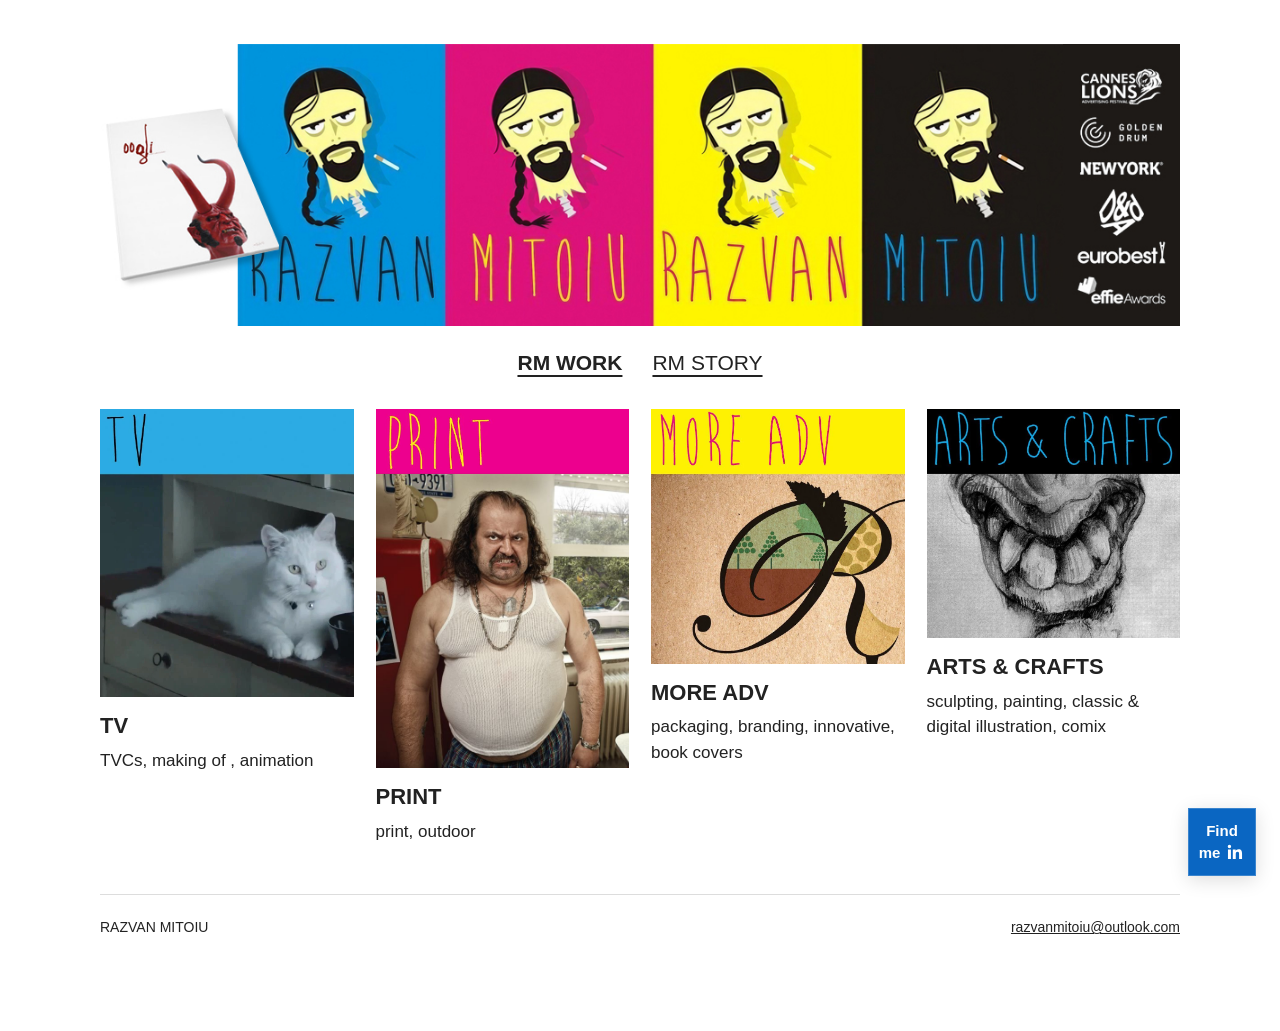
==== commit ba2cdcc3: "Make LinkedIn button square with Find me in layout" ====
--- a/index.html
+++ b/index.html
@@ -1 +1 @@
-<!doctype html><html lang="en"><head><meta charset="utf-8"><meta name="viewport" content="width=device-width,initial-scale=1"><title>RAZVAN MITOIU</title><link rel="icon" type="image/jpeg" href="assets/favicon.jpg?v=lego-1"><meta name="description" content="Creative Director Razvan Mitoiu portfolio: TV, Print, Illustration, Sculpting, Painting, Digital, Comics, Book Covers"><link rel="stylesheet" href="style.css?v=linkedin-1"></head><body><header><a class="brand" href="index.html" aria-label="Razvan Mitoiu — work"><img src="assets/banner.jpg" alt="Razvan Mitoiu" width="1200" height="313"></a><nav aria-label="Main navigation"><a href="index.html" aria-current="page">RM WORK</a><a href="1018876/rm-story/" >RM STORY</a></nav></header><main class=""><div class="categories"><a class="category" href="1018845/tv/"><img src="assets/additional_1_tv_p9rocl.webp" alt="" width="320" height="320"><h2>TV</h2><p>TVCs, making of , animation</p></a><a class="category" href="1018852/print/"><span class="print-card-visual"><span class="print-card-label"><img src="assets/additional_2_print2_opmfp2.webp" alt=""></span><img class="print-card-photo" src="assets/samdex-melvin-menu.png" alt="Samdex campaign — Melvin"></span><h2>PRINT</h2><p>print, outdoor</p></a><a class="category" href="1018868/more-adv/"><img src="assets/additional_3_more_jgqr7f.webp" alt="" width="320" height="320"><h2>MORE ADV</h2><p>packaging, branding, innovative, book covers</p></a><a class="category" href="1026160/arts-amp-crafts/"><img src="assets/additional_4_icofdfdns_z3qdnd.webp" alt="" width="320" height="320"><h2>ARTS &amp; CRAFTS</h2><p>sculpting, painting, classic &amp; digital illustration, comix</p></a></div><a class="linkedin-fixed" href="https://www.linkedin.com/in/razvanmitoiu/" target="_blank" rel="noopener noreferrer" aria-label="View Razvan Mitoiu on LinkedIn"><svg viewBox="0 0 24 24" width="20" height="20" fill="currentColor" aria-hidden="true"><path d="M20.45 20.45H16.9v-5.57c0-1.33-.03-3.04-1.85-3.04-1.85 0-2.13 1.45-2.13 2.94v5.67H9.37V9h3.41v1.56h.05c.48-.9 1.64-1.85 3.37-1.85 3.6 0 4.26 2.37 4.26 5.45v6.29ZM5.34 7.43a2.06 2.06 0 1 1 0-4.12 2.06 2.06 0 0 1 0 4.12ZM7.12 20.45H3.56V9h3.56v11.45Z"/></svg><span>LinkedIn</span><span aria-hidden="true">↗</span></a></main><footer><span>RAZVAN MITOIU</span><a href="mailto:razvanmitoiu@outlook.com">razvanmitoiu@outlook.com</a></footer><dialog aria-label="Artwork viewer"><div class="controls"><button data-prev aria-label="Previous image">←</button><button data-close>Close</button><button data-next aria-label="Next image">→</button></div><img alt=""></dialog><script src="gallery.js" defer></script></body></html>+<!doctype html><html lang="en"><head><meta charset="utf-8"><meta name="viewport" content="width=device-width,initial-scale=1"><title>RAZVAN MITOIU</title><link rel="icon" type="image/jpeg" href="assets/favicon.jpg?v=lego-1"><meta name="description" content="Creative Director Razvan Mitoiu portfolio: TV, Print, Illustration, Sculpting, Painting, Digital, Comics, Book Covers"><link rel="stylesheet" href="style.css?v=linkedin-2"></head><body><header><a class="brand" href="index.html" aria-label="Razvan Mitoiu — work"><img src="assets/banner.jpg" alt="Razvan Mitoiu" width="1200" height="313"></a><nav aria-label="Main navigation"><a href="index.html" aria-current="page">RM WORK</a><a href="1018876/rm-story/" >RM STORY</a></nav></header><main class=""><div class="categories"><a class="category" href="1018845/tv/"><img src="assets/additional_1_tv_p9rocl.webp" alt="" width="320" height="320"><h2>TV</h2><p>TVCs, making of , animation</p></a><a class="category" href="1018852/print/"><span class="print-card-visual"><span class="print-card-label"><img src="assets/additional_2_print2_opmfp2.webp" alt=""></span><img class="print-card-photo" src="assets/samdex-melvin-menu.png" alt="Samdex campaign — Melvin"></span><h2>PRINT</h2><p>print, outdoor</p></a><a class="category" href="1018868/more-adv/"><img src="assets/additional_3_more_jgqr7f.webp" alt="" width="320" height="320"><h2>MORE ADV</h2><p>packaging, branding, innovative, book covers</p></a><a class="category" href="1026160/arts-amp-crafts/"><img src="assets/additional_4_icofdfdns_z3qdnd.webp" alt="" width="320" height="320"><h2>ARTS &amp; CRAFTS</h2><p>sculpting, painting, classic &amp; digital illustration, comix</p></a></div><a class="linkedin-fixed" href="https://www.linkedin.com/in/razvanmitoiu/" target="_blank" rel="noopener noreferrer" aria-label="View Razvan Mitoiu on LinkedIn"><span class="linkedin-find">Find</span><span class="linkedin-bottom"><span>me</span><svg viewBox="0 0 24 24" width="20" height="20" fill="currentColor" aria-hidden="true"><path d="M20.45 20.45H16.9v-5.57c0-1.33-.03-3.04-1.85-3.04-1.85 0-2.13 1.45-2.13 2.94v5.67H9.37V9h3.41v1.56h.05c.48-.9 1.64-1.85 3.37-1.85 3.6 0 4.26 2.37 4.26 5.45v6.29ZM5.34 7.43a2.06 2.06 0 1 1 0-4.12 2.06 2.06 0 0 1 0 4.12ZM7.12 20.45H3.56V9h3.56v11.45Z"/></svg></span></a></main><footer><span>RAZVAN MITOIU</span><a href="mailto:razvanmitoiu@outlook.com">razvanmitoiu@outlook.com</a></footer><dialog aria-label="Artwork viewer"><div class="controls"><button data-prev aria-label="Previous image">←</button><button data-close>Close</button><button data-next aria-label="Next image">→</button></div><img alt=""></dialog><script src="gallery.js" defer></script></body></html>
--- a/style.css
+++ b/style.css
@@ -6,4 +6,4 @@
 .awards-image-panel{border-left:0;padding-left:0}.awards-poster{display:block;width:100%;height:auto}.awards-image-panel>a{display:block}
 
 dialog.awards-viewer{width:min(1100px,94vw);max-width:94vw;max-height:92vh;overflow:auto;background:#fff;padding:16px}dialog.awards-viewer img{width:100%;height:auto;max-width:none;max-height:none}dialog.awards-viewer .controls{position:sticky;top:-16px;background:#fff;z-index:1;padding:10px 0;justify-content:flex-end}dialog.awards-viewer [data-prev],dialog.awards-viewer [data-next]{display:none}
-.gallery.other-media-gallery{display:grid;grid-template-columns:repeat(3,minmax(0,1fr));gap:22px;columns:auto;align-items:start}.other-media-gallery figure{margin:0;min-width:0}@media(max-width:760px){.gallery.other-media-gallery{grid-template-columns:repeat(2,minmax(0,1fr))}}@media(max-width:440px){.gallery.other-media-gallery{grid-template-columns:1fr}}.print-card-visual{display:block;position:relative;aspect-ratio:827/1173;overflow:hidden}.print-card-label{position:absolute;top:0;left:0;width:100%;height:18.1%;overflow:hidden}.category .print-card-label img{display:block;width:100%;height:auto}.category .print-card-photo{position:absolute;left:0;top:18.1%;display:block;width:100%;height:81.9%;object-fit:cover;object-position:left center}.linkedin-fixed{position:fixed;right:24px;bottom:24px;z-index:50;display:inline-flex;align-items:center;justify-content:center;gap:9px;min-height:46px;padding:11px 16px;border-radius:8px;background:#0a66c2;color:#fff;text-decoration:none;font:600 14px/1.3 Arial,Helvetica,sans-serif;box-shadow:0 4px 18px #0002;border:1px solid #fff3}.linkedin-fixed:hover{background:#004b91}.linkedin-fixed svg{flex-shrink:0}footer{padding-bottom:96px}@media(max-width:560px){.linkedin-fixed{right:16px;bottom:calc(16px + env(safe-area-inset-bottom,0px));min-height:44px;padding:10px 13px;font-size:13px;gap:7px}}+.gallery.other-media-gallery{display:grid;grid-template-columns:repeat(3,minmax(0,1fr));gap:22px;columns:auto;align-items:start}.other-media-gallery figure{margin:0;min-width:0}@media(max-width:760px){.gallery.other-media-gallery{grid-template-columns:repeat(2,minmax(0,1fr))}}@media(max-width:440px){.gallery.other-media-gallery{grid-template-columns:1fr}}.print-card-visual{display:block;position:relative;aspect-ratio:827/1173;overflow:hidden}.print-card-label{position:absolute;top:0;left:0;width:100%;height:18.1%;overflow:hidden}.category .print-card-label img{display:block;width:100%;height:auto}.category .print-card-photo{position:absolute;left:0;top:18.1%;display:block;width:100%;height:81.9%;object-fit:cover;object-position:left center}.linkedin-fixed{position:fixed;right:24px;bottom:24px;z-index:50;display:inline-flex;align-items:center;justify-content:center;gap:9px;min-height:46px;padding:11px 16px;border-radius:8px;background:#0a66c2;color:#fff;text-decoration:none;font:600 14px/1.3 Arial,Helvetica,sans-serif;box-shadow:0 4px 18px #0002;border:1px solid #fff3}.linkedin-fixed:hover{background:#004b91}.linkedin-fixed svg{flex-shrink:0}footer{padding-bottom:96px}@media(max-width:560px){.linkedin-fixed{right:16px;bottom:calc(16px + env(safe-area-inset-bottom,0px));min-height:44px;padding:10px 13px;font-size:13px;gap:7px}}.linkedin-fixed{width:68px;height:68px;min-height:68px;border-radius:0;padding:8px;display:flex;flex-direction:column;gap:3px;font-size:14px;line-height:1.15}.linkedin-find{font-size:15px;font-weight:600}.linkedin-bottom{display:flex;align-items:center;justify-content:center;gap:5px}.linkedin-bottom svg{width:20px;height:20px}.linkedin-bottom>span{font-size:15px;font-weight:600}@media(max-width:560px){.linkedin-fixed{width:64px;height:64px;min-height:64px;padding:7px;gap:3px}}
